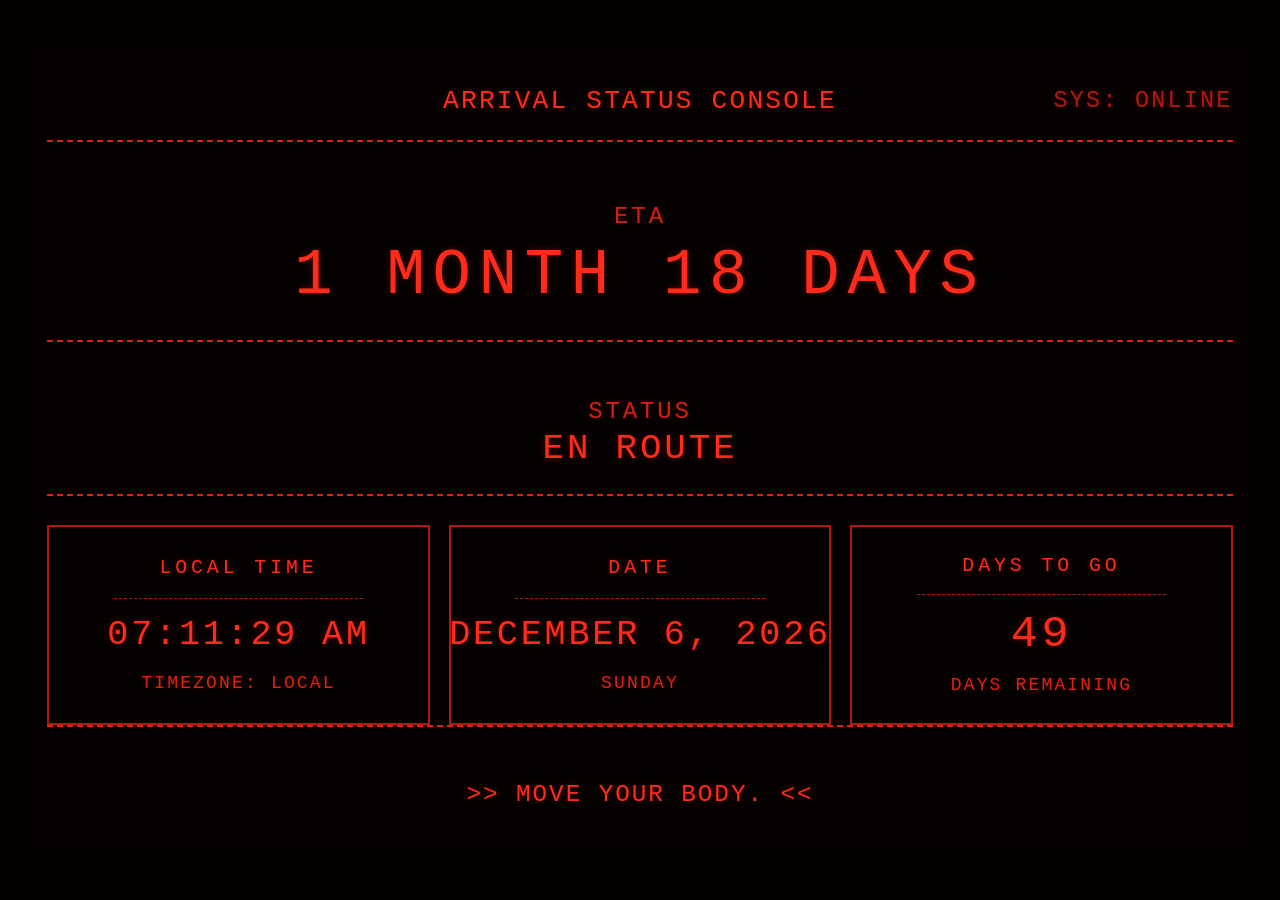
==== index.html @ 27bd3191 "Deploy arrival board Co-authored-by: Cursor <cursoragent@cursor.com>" ====
<!doctype html>
<html lang="en">
<head>
  <meta charset="utf-8">
  <meta name="viewport" content="width=device-width, initial-scale=1.0, viewport-fit=cover">
  <title>Arrival Board</title>
  <link rel="stylesheet" href="style.css">
</head>
<body class="day-mode">
  <div id="rotateNotice" class="rotate-message" aria-live="polite">
    ROTATE DEVICE FOR ARRIVAL BOARD
  </div>

  <main id="appWrapper" class="viewport">
    <div id="boardDriftLayer" class="terminal-screen">
      <header id="boardHeader" class="terminal-header" title="Tap to enter fullscreen">
        <div class="header-title"><span id="arrivalsTrigger">ARRIVAL STATUS CONSOLE</span></div>
        <div class="system-status">SYS: ONLINE</div>
      </header>

      <hr class="terminal-divider" aria-hidden="true">

      <section id="etaBoard" class="eta-section terminal-section" aria-live="polite">
        <div class="section-label">ETA</div>
        <div id="etaValue" class="section-value eta-value">-- MONTHS -- DAYS</div>
      </section>

      <hr class="terminal-divider" aria-hidden="true">

      <section class="status-section terminal-section" aria-live="polite">
        <div class="section-label">STATUS</div>
        <div id="etaStatus" class="section-value status-value">EN ROUTE</div>
      </section>

      <hr class="terminal-divider" aria-hidden="true">

      <section id="bottomRow" class="info-cards" aria-label="Local information">
        <article class="info-card">
          <div class="card-shell">
            <div class="card-title">LOCAL TIME</div>
            <div class="info-divider"></div>
            <div id="timeValue" class="card-value">--:--:--</div>
            <div class="card-subvalue">TIMEZONE: LOCAL</div>
          </div>
        </article>

        <article class="info-card">
          <div class="card-shell">
            <div class="card-title">DATE</div>
            <div class="info-divider"></div>
            <div id="dateValue" class="card-value">---</div>
            <div id="weekdayValue" class="card-subvalue">---</div>
          </div>
        </article>

        <article class="info-card">
          <div class="card-shell">
            <div class="card-title">DAYS TO GO</div>
            <div class="info-divider"></div>
            <div id="daysValue" class="card-value big-number">---</div>
            <div class="card-subvalue">DAYS REMAINING</div>
          </div>
        </article>
      </section>

      <hr class="terminal-divider" aria-hidden="true">

      <footer id="tickerBoard" class="terminal-footer">
        <div id="tickerTrack" class="ticker-track">
          <span id="tickerText">&gt;&gt; STAY THE COURSE. THE WORK IS THE WAY. &lt;&lt;</span>
        </div>
      </footer>
    </div>
  </main>

  <script src="script.js"></script>
</body>
</html>
---- style.css ----
html,
body {
  width: 100%;
  height: 100%;
  margin: 0;
  overflow: hidden;
  background: #020702;
}

*,
*::before,
*::after {
  box-sizing: border-box;
}

body {
  font-family: "Courier New", Courier, monospace;
  text-transform: uppercase;
}

body.day-mode {
  --terminal-bg: #020702;
  --terminal-primary: #39ff14;
  --terminal-secondary: #24b80f;
  --terminal-dim: #146d0b;
  --terminal-glow: rgba(57, 255, 20, 0.55);
}

body.night-mode {
  --terminal-bg: #050000;
  --terminal-primary: #ff2a1a;
  --terminal-secondary: #b01810;
  --terminal-dim: #5c0b08;
  --terminal-glow: rgba(255, 42, 26, 0.28);
}

.rotate-message {
  display: none;
  width: 100vw;
  height: 100vh;
  align-items: center;
  justify-content: center;
  text-align: center;
  padding: 5vh 6vw;
  color: var(--terminal-primary);
  background: var(--terminal-bg);
  letter-spacing: 0.16em;
  font-size: clamp(1.1rem, 5vw, 2.2rem);
}

.viewport {
  width: 100vw;
  height: 100vh;
  overflow: hidden;
  display: -webkit-box;
  -webkit-box-pack: center;
  -webkit-box-align: center;
  display: -webkit-flex;
  -webkit-justify-content: center;
  -webkit-align-items: center;
  display: flex;
  justify-content: center;
  align-items: center;
  background: var(--terminal-bg);
}

.terminal-screen {
  width: 94vw;
  height: 88vh;
  max-height: 88vh;
  margin: auto;
  position: relative;
  overflow: hidden;
  padding: clamp(6px, 1vh, 12px);
  padding-bottom: 1.5vh;
  color: var(--terminal-primary);
  background: var(--terminal-bg);
  text-shadow: 0 0 6px var(--terminal-glow);

  display: -webkit-box;
  -webkit-box-orient: vertical;
  display: -webkit-flex;
  -webkit-flex-direction: column;
  display: flex;
  flex-direction: column;
  gap: 0;
}

@supports (display: grid) {
  .terminal-screen {
    display: grid;
    grid-template-rows: 10% 4% 22% 4% 16% 4% 26% 4% 10%;
    gap: 0;
  }
}

.terminal-screen::after {
  content: "";
  pointer-events: none;
  position: absolute;
  inset: 0;
  background: repeating-linear-gradient(
    to bottom,
    rgba(255, 255, 255, 0.035) 0px,
    rgba(255, 255, 255, 0.035) 1px,
    transparent 2px,
    transparent 4px
  );
  opacity: 0.18;
}

.terminal-header,
.eta-section,
.status-section,
.info-cards,
.terminal-footer {
  min-width: 0;
  min-height: 0;
  overflow: hidden;
  position: relative;
}

.terminal-header {
  display: grid;
  grid-template-columns: 1fr auto 1fr;
  align-items: center;
  width: 100%;
  letter-spacing: 0.14em;
}

.header-title {
  grid-column: 2;
  justify-self: center;
  text-align: center;
  white-space: nowrap;
  font-size: clamp(1.1rem, 2.9vh, 2.3rem);
}

.system-status {
  grid-column: 3;
  justify-self: end;
  white-space: nowrap;
  font-size: clamp(1rem, 2.6vh, 2rem);
  color: var(--terminal-secondary);
}

#arrivalsTrigger {
  cursor: pointer;
}

.terminal-divider {
  width: 100%;
  min-width: 100%;
  display: block;
  border: none;
  border-top: 2px dashed var(--terminal-primary);
  opacity: 0.85;
  margin: 0;
  box-sizing: border-box;
}

.terminal-section {
  display: -webkit-box;
  -webkit-box-orient: vertical;
  -webkit-box-pack: center;
  -webkit-box-align: center;
  display: -webkit-flex;
  -webkit-flex-direction: column;
  -webkit-justify-content: center;
  -webkit-align-items: center;
  display: flex;
  flex-direction: column;
  justify-content: center;
  align-items: center;
  text-align: center;
}

.eta-section {
  gap: 1.5vh;
}

.status-section {
  gap: 0.75vh;
}

.section-label {
  font-size: clamp(1rem, 2vw, 1.5rem);
  opacity: 0.8;
  letter-spacing: 0.12em;
}

.section-value {
  line-height: 1;
  text-align: center;
  white-space: nowrap;
}

.eta-value {
  font-size: clamp(2rem, 5vw, 4rem);
  font-weight: 500;
  letter-spacing: 0.12em;
}

.status-value {
  font-size: clamp(1.2rem, 2.8vw, 2.6rem);
  letter-spacing: 0.08em;
}

.info-cards {
  display: -webkit-box;
  -webkit-box-orient: horizontal;
  display: -webkit-flex;
  -webkit-flex-direction: row;
  display: flex;
  flex-direction: row;
  gap: 1.5vw;
}

@supports (display: grid) {
  .info-cards {
    display: grid;
    grid-template-columns: repeat(3, minmax(0, 1fr));
    gap: 1.5vw;
  }
}

.info-card {
  min-width: 0;
  min-height: 0;
  overflow: hidden;
  -webkit-box-flex: 1;
  -webkit-flex: 1 1 0;
  flex: 1 1 0;
  border: 2px solid var(--terminal-secondary);
}

.card-shell {
  width: 100%;
  height: 100%;
  padding: clamp(6px, 1.2vh, 12px);
  display: -webkit-box;
  -webkit-box-orient: vertical;
  -webkit-box-pack: space-evenly;
  -webkit-box-align: center;
  display: -webkit-flex;
  -webkit-flex-direction: column;
  -webkit-justify-content: space-evenly;
  -webkit-align-items: center;
  display: flex;
  flex-direction: column;
  justify-content: space-evenly;
  align-items: center;
  text-align: center;
  overflow: hidden;
}

.card-title {
  font-size: clamp(0.9rem, 2.2vh, 1.8rem);
  letter-spacing: 0.2em;
}

.info-divider {
  width: 70%;
  border-top: 1px dashed var(--terminal-primary);
  opacity: 0.65;
}

.card-value {
  font-size: clamp(1.1rem, 3.9vh, 3.1rem);
  line-height: 1;
  letter-spacing: 0.08em;
  white-space: nowrap;
}

.card-value.big-number {
  font-size: clamp(1.6rem, 5vh, 4.2rem);
}

.card-subvalue {
  font-size: clamp(0.72rem, 2vh, 1.5rem);
  letter-spacing: 0.12em;
  opacity: 0.85;
  white-space: nowrap;
}

.terminal-footer {
  margin-top: 0.8vh;
  min-height: 0;
  overflow: visible;
  line-height: 1.2;
  padding-bottom: 0.5vh;
  display: -webkit-box;
  -webkit-box-pack: center;
  -webkit-box-align: center;
  display: -webkit-flex;
  -webkit-justify-content: center;
  -webkit-align-items: center;
  display: flex;
  justify-content: center;
  align-items: center;
}

.ticker-track {
  width: 100%;
  min-width: 0;
  min-height: 0;
  text-align: center;
  display: -webkit-box;
  -webkit-box-pack: center;
  -webkit-box-align: center;
  display: -webkit-flex;
  -webkit-justify-content: center;
  -webkit-align-items: center;
  display: flex;
  justify-content: center;
  align-items: center;
}

#tickerText {
  font-size: clamp(1.1rem, 2.7vh, 2.2rem);
  line-height: 1;
  letter-spacing: 0.08em;
}

.display-glow {
  text-shadow: 0 0 6px var(--terminal-glow);
}

.flip-daily,
.flip-monthly {
  animation: none;
}

@media (orientation: portrait) {
  .rotate-message {
    display: -webkit-box;
    display: -webkit-flex;
    display: flex;
  }

  .viewport {
    display: none;
  }
}

@media (max-aspect-ratio: 4/3) and (orientation: landscape) {
  .terminal-screen {
    width: 98vw;
    height: 96vh;
    padding: clamp(4px, 0.8vh, 10px);
  }

  .header-title {
    font-size: clamp(0.86rem, 2.3vh, 1.5rem);
  }

  .system-status {
    font-size: clamp(0.74rem, 2vh, 1.2rem);
  }

  .eta-value {
    font-size: clamp(1.4rem, 4.8vw, 3rem);
  }

  .status-value {
    font-size: clamp(0.95rem, 2.2vw, 1.8rem);
  }

  .card-value {
    font-size: clamp(0.95rem, 2.9vh, 2.1rem);
  }

  .card-value.big-number {
    font-size: clamp(1.2rem, 3.9vh, 3rem);
  }

  #tickerText {
    font-size: clamp(0.92rem, 2.1vh, 1.6rem);
  }
}

@media (prefers-reduced-motion: reduce) {
  * {
    animation: none !important;
    transition: none !important;
  }
}
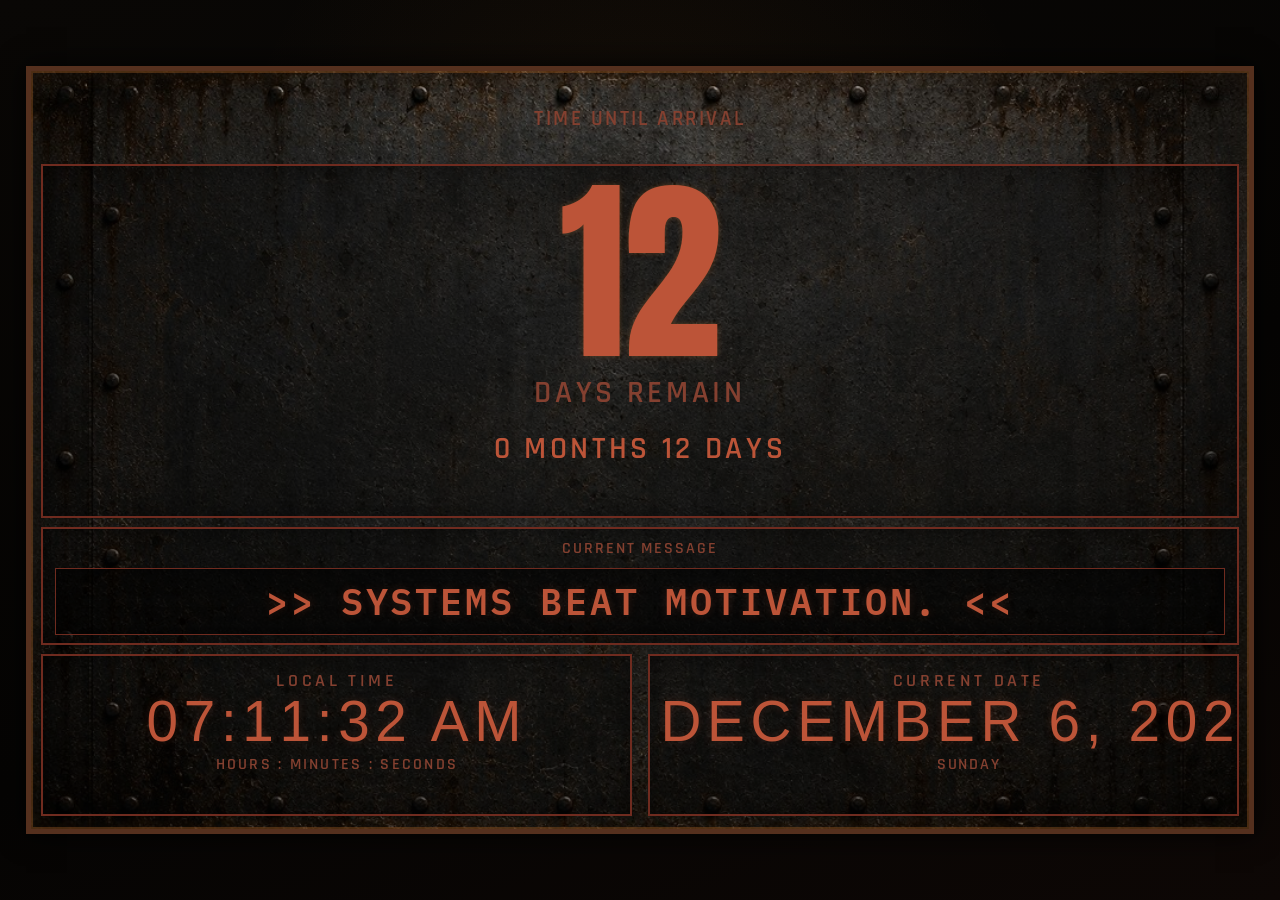
==== commit 6990737a: "fix(deploy): bust cached script on GitHub Pages Append a version query to script.js in index.html so" ====
--- a/index.html
+++ b/index.html
@@ -3,76 +3,54 @@
 <head>
   <meta charset="utf-8">
   <meta name="viewport" content="width=device-width, initial-scale=1.0, viewport-fit=cover">
-  <title>Arrival Board</title>
-  <link rel="stylesheet" href="style.css">
+  <title>Arrival Board - Drydock</title>
+  <link rel="stylesheet" href="./drydock.css?v=font-final-001">
 </head>
 <body class="day-mode">
   <div id="rotateNotice" class="rotate-message" aria-live="polite">
     ROTATE DEVICE FOR ARRIVAL BOARD
   </div>
 
-  <main id="appWrapper" class="viewport">
-    <div id="boardDriftLayer" class="terminal-screen">
-      <header id="boardHeader" class="terminal-header" title="Tap to enter fullscreen">
-        <div class="header-title"><span id="arrivalsTrigger">ARRIVAL STATUS CONSOLE</span></div>
-        <div class="system-status">SYS: ONLINE</div>
+  <main class="viewport">
+    <section id="boardDriftLayer" class="dashboard-stage">
+      <header id="boardHeader" class="stage-header" title="Tap to enter fullscreen">
+        <span id="arrivalsTrigger">TIME UNTIL ARRIVAL</span>
       </header>
 
-      <hr class="terminal-divider" aria-hidden="true">
-
-      <section id="etaBoard" class="eta-section terminal-section" aria-live="polite">
-        <div class="section-label">ETA</div>
-        <div id="etaValue" class="section-value eta-value">-- MONTHS -- DAYS</div>
+      <section id="etaBoard" class="primary-panel" aria-live="polite">
+        <div class="days-value-wrap">
+          <div id="daysValue" class="days-value">---</div>
+          <div class="days-label">DAYS REMAIN</div>
+          <div id="etaValue" class="months-days">-- MONTHS -- DAYS</div>
+          <div id="etaStatus" class="status-hidden">STATUS: EN ROUTE</div>
+        </div>
       </section>
 
-      <hr class="terminal-divider" aria-hidden="true">
-
-      <section class="status-section terminal-section" aria-live="polite">
-        <div class="section-label">STATUS</div>
-        <div id="etaStatus" class="section-value status-value">EN ROUTE</div>
+      <section id="tickerBoard" class="message-panel" aria-live="polite">
+        <div class="panel-caption">CURRENT MESSAGE</div>
+        <div class="message-window">
+          <div id="tickerTrack" class="message-track">
+            <span id="tickerText">THE WORK IS THE WAY.</span>
+          </div>
+        </div>
       </section>
 
-      <hr class="terminal-divider" aria-hidden="true">
-
-      <section id="bottomRow" class="info-cards" aria-label="Local information">
+      <section id="bottomRow" class="bottom-row" aria-label="Local information">
         <article class="info-card">
-          <div class="card-shell">
-            <div class="card-title">LOCAL TIME</div>
-            <div class="info-divider"></div>
-            <div id="timeValue" class="card-value">--:--:--</div>
-            <div class="card-subvalue">TIMEZONE: LOCAL</div>
-          </div>
+          <div class="card-caption">LOCAL TIME</div>
+          <div id="timeValue" class="card-value">--:--:--</div>
+          <div class="card-subvalue">HOURS : MINUTES : SECONDS</div>
         </article>
 
         <article class="info-card">
-          <div class="card-shell">
-            <div class="card-title">DATE</div>
-            <div class="info-divider"></div>
-            <div id="dateValue" class="card-value">---</div>
-            <div id="weekdayValue" class="card-subvalue">---</div>
-          </div>
-        </article>
-
-        <article class="info-card">
-          <div class="card-shell">
-            <div class="card-title">DAYS TO GO</div>
-            <div class="info-divider"></div>
-            <div id="daysValue" class="card-value big-number">---</div>
-            <div class="card-subvalue">DAYS REMAINING</div>
-          </div>
+          <div class="card-caption">CURRENT DATE</div>
+          <div id="dateValue" class="card-value">---</div>
+          <div id="weekdayValue" class="card-subvalue">---</div>
         </article>
       </section>
-
-      <hr class="terminal-divider" aria-hidden="true">
-
-      <footer id="tickerBoard" class="terminal-footer">
-        <div id="tickerTrack" class="ticker-track">
-          <span id="tickerText">&gt;&gt; STAY THE COURSE. THE WORK IS THE WAY. &lt;&lt;</span>
-        </div>
-      </footer>
-    </div>
+    </section>
   </main>
 
-  <script src="script.js"></script>
+  <script src="script.js?v=due-2026-12-18"></script>
 </body>
 </html>
--- a/drydock.css
+++ b/drydock.css
@@ -0,0 +1,404 @@
+html,
+body {
+  width: 100%;
+  height: 100%;
+  margin: 0;
+  overflow: hidden;
+  background: #060503;
+  font-family: "Trebuchet MS", "Segoe UI", Arial, sans-serif;
+}
+
+*,
+*::before,
+*::after {
+  box-sizing: border-box;
+}
+
+@font-face {
+  font-family: "Bebas Neue Local";
+  src: url("./assets/fonts/BebasNeue-Regular.woff2") format("woff2");
+  font-weight: 400;
+  font-style: normal;
+  font-display: swap;
+}
+
+@font-face {
+  font-family: "Rajdhani Local";
+  src: url("./assets/fonts/Rajdhani-SemiBold.woff2") format("woff2");
+  font-weight: 600;
+  font-style: normal;
+  font-display: swap;
+}
+
+@font-face {
+  font-family: "IBM Plex Mono Local";
+  src: url("./assets/fonts/IBMPlexMono-SemiBold.woff2") format("woff2");
+  font-weight: 600;
+  font-style: normal;
+  font-display: swap;
+}
+
+@font-face {
+  font-family: "Anton Local";
+  src: url("./assets/fonts/Anton-Regular.woff2") format("woff2");
+  font-weight: 400;
+  font-style: normal;
+  font-display: swap;
+}
+
+:root {
+  --font-countdown: "Anton Local", Impact, "Arial Narrow", sans-serif;
+  --font-label: "Rajdhani Local", "Rajdhani", "Arial Narrow", sans-serif;
+  --font-message: "IBM Plex Mono Local", "IBM Plex Mono", "Courier New", monospace;
+}
+
+body.day-mode {
+  --bg: #060503;
+  --panel: #14100c;
+  --panel-2: #0d0a08;
+  --accent: #cf7e2c;
+  --accent-dim: #8f551e;
+  --text: #d99644;
+  --text-dim: #a66a2d;
+  --glow: rgba(214, 132, 39, 0.35);
+}
+
+body.night-mode {
+  --bg: #050303;
+  --panel: #150d0c;
+  --panel-2: #0d0707;
+  --accent: #a84730;
+  --accent-dim: #6f2b1f;
+  --text: #bc5438;
+  --text-dim: #844030;
+  --glow: rgba(188, 84, 56, 0.2);
+}
+
+.rotate-message {
+  display: none;
+  width: 100vw;
+  height: 100vh;
+  align-items: center;
+  justify-content: center;
+  padding: 5vh 6vw;
+  text-align: center;
+  color: var(--text);
+  font-size: clamp(1.1rem, 5vw, 2.4rem);
+  letter-spacing: 0.16em;
+  text-transform: uppercase;
+  background: var(--bg);
+}
+
+.viewport {
+  width: 100vw;
+  height: 100vh;
+  overflow: hidden;
+  display: -webkit-box;
+  -webkit-box-pack: center;
+  -webkit-box-align: center;
+  display: -webkit-flex;
+  -webkit-justify-content: center;
+  -webkit-align-items: center;
+  display: flex;
+  justify-content: center;
+  align-items: center;
+  background:
+    radial-gradient(circle at 50% 25%, rgba(209, 126, 44, 0.07), transparent 45%),
+    linear-gradient(160deg, #090705, #050403 58%, #0d0705);
+}
+
+.dashboard-stage {
+  width: min(96vw, calc(94vh * 1.6));
+  aspect-ratio: 16 / 10;
+  max-height: 94vh;
+  min-height: 0;
+  overflow: hidden;
+  padding: clamp(8px, 1.2vh, 16px);
+  display: grid;
+  grid-template-rows: 10% 48% 16% 22%;
+  gap: clamp(6px, 1vh, 12px);
+  background-image:
+    linear-gradient(
+      rgba(0, 0, 0, 0.25),
+      rgba(0, 0, 0, 0.25)
+    ),
+    url("./assets/steel_background.png");
+  background-size: cover;
+  background-position: center;
+  background-repeat: no-repeat;
+  border: clamp(3px, 0.6vh, 8px) solid #55301e;
+  box-shadow:
+    0 0 26px rgba(0, 0, 0, 0.85),
+    inset 0 0 22px rgba(255, 170, 80, 0.08),
+    inset 0 0 0 2px rgba(160, 93, 37, 0.38);
+}
+
+.stage-header,
+.primary-panel,
+.message-panel,
+.bottom-row {
+  min-width: 0;
+  min-height: 0;
+  overflow: hidden;
+}
+
+.stage-header {
+  display: -webkit-box;
+  -webkit-box-pack: center;
+  -webkit-box-align: center;
+  display: -webkit-flex;
+  -webkit-justify-content: center;
+  -webkit-align-items: center;
+  display: flex;
+  justify-content: center;
+  align-items: center;
+  color: var(--text-dim);
+  font-size: clamp(0.9rem, 2.3vh, 1.8rem);
+  letter-spacing: 0.22em;
+  text-transform: uppercase;
+  cursor: pointer;
+  font-family: "Rajdhani", sans-serif;
+  font-weight: 600;
+}
+
+#arrivalsTrigger {
+  text-shadow: 0 0 8px var(--glow);
+}
+
+.primary-panel {
+  border: 2px solid var(--accent-dim);
+  background-color: rgba(5, 5, 5, 0.38);
+  box-shadow: inset 0 0 24px rgba(0, 0, 0, 0.45);
+  display: -webkit-box;
+  -webkit-box-pack: center;
+  -webkit-box-align: center;
+  display: -webkit-flex;
+  -webkit-justify-content: center;
+  -webkit-align-items: center;
+  display: flex;
+  justify-content: center;
+  align-items: center;
+  text-align: center;
+}
+
+.days-value-wrap {
+  width: 100%;
+  height: 100%;
+  min-width: 0;
+  min-height: 0;
+  padding: clamp(8px, 1.2vh, 16px);
+  display: grid;
+  grid-template-rows: 58% 16% 18% 8%;
+  align-items: center;
+  justify-items: center;
+}
+
+.days-value {
+  color: var(--text);
+  font-size: clamp(5rem, 22vh, 20rem);
+  line-height: 0.92;
+  letter-spacing: -0.01em;
+  font-stretch: condensed;
+  font-weight: 400;
+  text-transform: uppercase;
+  font-family: var(--font-countdown) !important;
+  text-shadow:
+    0 0 4px rgba(255, 170, 80, 0.18),
+    0 0 8px rgba(255, 120, 40, 0.1);
+}
+
+.days-label {
+  color: var(--text-dim);
+  font-size: clamp(1rem, 3.4vh, 2.4rem);
+  letter-spacing: 0.34em;
+  font-family: "Rajdhani", sans-serif;
+  font-weight: 600;
+  text-transform: uppercase;
+}
+
+.months-days {
+  color: var(--text);
+  font-size: clamp(1rem, 3.4vh, 2.8rem);
+  letter-spacing: 0.18em;
+  font-family: "Rajdhani", sans-serif;
+  font-weight: 600;
+  text-transform: uppercase;
+}
+
+.status-hidden {
+  font-size: 0.1px;
+  opacity: 0;
+}
+
+.message-panel {
+  border: 2px solid var(--accent-dim);
+  background-color: rgba(5, 5, 5, 0.38);
+  box-shadow: inset 0 0 24px rgba(0, 0, 0, 0.45);
+  display: grid;
+  grid-template-rows: 34% 66%;
+  align-items: stretch;
+}
+
+.panel-caption {
+  display: -webkit-box;
+  -webkit-box-pack: center;
+  -webkit-box-align: center;
+  display: -webkit-flex;
+  -webkit-justify-content: center;
+  -webkit-align-items: center;
+  display: flex;
+  justify-content: center;
+  align-items: center;
+  color: var(--text-dim);
+  letter-spacing: 0.22em;
+  font-size: clamp(0.75rem, 1.8vh, 1.3rem);
+  font-family: "Rajdhani", sans-serif;
+  font-weight: 600;
+  text-transform: uppercase;
+}
+
+.message-window {
+  margin: 0 clamp(6px, 0.9vw, 12px) clamp(6px, 0.9vh, 10px) clamp(6px, 0.9vw, 12px);
+  border: 1px solid var(--accent-dim);
+  display: -webkit-box;
+  -webkit-box-pack: center;
+  -webkit-box-align: center;
+  display: -webkit-flex;
+  -webkit-justify-content: center;
+  -webkit-align-items: center;
+  display: flex;
+  justify-content: center;
+  align-items: center;
+  overflow: hidden;
+  background-color: rgba(0, 0, 0, 0.45);
+  box-shadow: inset 0 0 24px rgba(0, 0, 0, 0.45);
+}
+
+.message-track {
+  width: 100%;
+  min-width: 0;
+  min-height: 0;
+  text-align: center;
+  white-space: nowrap;
+}
+
+#tickerText {
+  color: var(--text);
+  font-size: clamp(1.2rem, 4.1vh, 3.4rem);
+  line-height: 1;
+  text-shadow: 0 0 8px var(--glow);
+  font-family: var(--font-message) !important;
+  font-weight: 600;
+  letter-spacing: 0.08em;
+  text-transform: uppercase;
+}
+
+.bottom-row {
+  display: grid;
+  grid-template-columns: repeat(2, 1fr);
+  gap: clamp(8px, 1.2vw, 16px);
+}
+
+.info-card {
+  min-width: 0;
+  min-height: 0;
+  border: 2px solid var(--accent-dim);
+  background-color: rgba(5, 5, 5, 0.34);
+  box-shadow: inset 0 0 24px rgba(0, 0, 0, 0.45);
+  padding: clamp(8px, 1.2vh, 14px);
+  display: grid;
+  grid-template-rows: 20% 42% 20%;
+  align-items: center;
+  justify-items: center;
+  text-align: center;
+}
+
+/* Font rules intentionally use !important to override older theme styles. */
+#arrivalsTrigger,
+.days-label,
+.months-days,
+.panel-caption,
+.card-caption,
+.card-subvalue,
+#weekdayValue {
+  font-family: var(--font-label) !important;
+  font-weight: 600;
+  letter-spacing: 0.12em;
+  text-transform: uppercase;
+}
+
+.card-caption {
+  color: var(--text-dim);
+  font-size: clamp(0.8rem, 2vh, 1.5rem);
+  letter-spacing: 0.2em;
+  font-family: "Rajdhani", sans-serif;
+  font-weight: 600;
+  text-transform: uppercase;
+}
+
+.card-value {
+  color: var(--text);
+  font-size: clamp(1.7rem, 6.3vh, 5.4rem);
+  line-height: 1;
+  letter-spacing: 0.1em;
+  text-shadow: 0 0 8px var(--glow);
+  white-space: nowrap;
+}
+
+.card-subvalue {
+  color: var(--text-dim);
+  font-size: clamp(0.72rem, 1.8vh, 1.3rem);
+  letter-spacing: 0.14em;
+  white-space: nowrap;
+  font-family: "Rajdhani", sans-serif;
+  font-weight: 600;
+  text-transform: uppercase;
+}
+
+.display-glow {
+  text-shadow: 0 0 8px var(--glow);
+}
+
+body.lightweight-mode .display-glow {
+  text-shadow: 0 0 5px var(--glow);
+}
+
+@media (orientation: portrait) {
+  .rotate-message {
+    display: -webkit-box;
+    display: -webkit-flex;
+    display: flex;
+  }
+
+  .viewport {
+    display: none;
+  }
+}
+
+@media (max-aspect-ratio: 4/3) and (orientation: landscape) {
+  .dashboard-stage {
+    width: 98vw;
+    max-height: 96vh;
+    padding: clamp(6px, 0.9vh, 12px);
+    gap: clamp(4px, 0.7vh, 8px);
+  }
+
+  .days-value {
+    font-size: clamp(3.2rem, 16vh, 12rem);
+  }
+
+  #tickerText {
+    font-size: clamp(0.95rem, 2.8vh, 2.2rem);
+  }
+
+  .card-value {
+    font-size: clamp(1.1rem, 4.1vh, 3rem);
+  }
+}
+
+@media (prefers-reduced-motion: reduce) {
+  * {
+    animation: none !important;
+    transition: none !important;
+  }
+}
